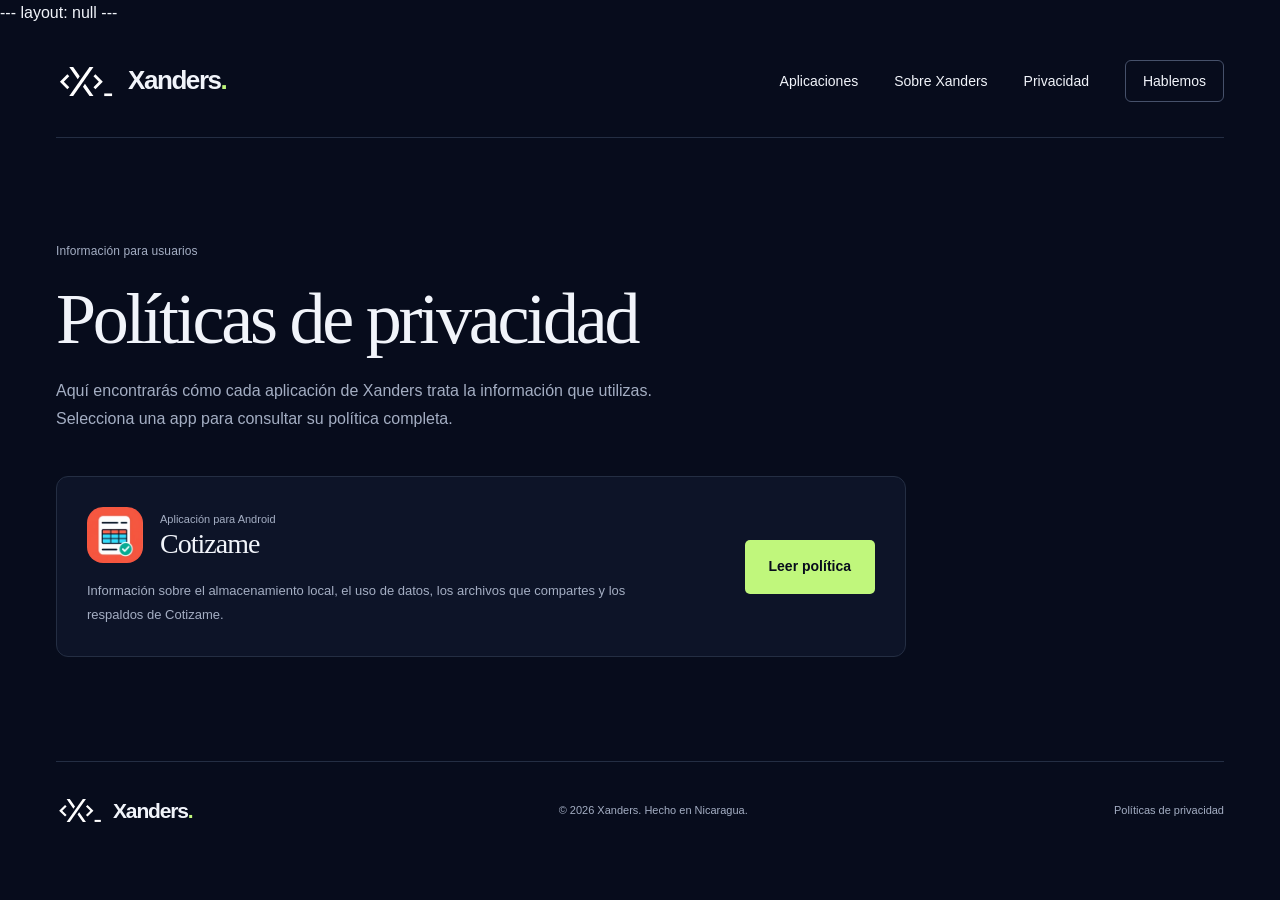
==== privacidad/index.html @ 9ebf33ad "Align Cotizame privacy page with Xanders design" ====
---
layout: null
---
<!doctype html>
<html lang="es">
  <head>
    <meta charset="utf-8">
    <meta name="viewport" content="width=device-width, initial-scale=1">
    <meta name="theme-color" content="#070c1c">
    <meta name="description" content="Consulta las políticas de privacidad de las aplicaciones de Xanders.">
    <link rel="canonical" href="https://xanders.me/privacidad/">
    <link rel="icon" href="/assets/xanders/favicon.svg" type="image/svg+xml">
    <link rel="stylesheet" href="/assets/xanders/site.css?v=4">
    <title>Políticas de privacidad — Xanders</title>
  </head>
  <body id="inicio">
    <a class="skip-link" href="#contenido">Saltar al contenido</a>

    <header class="site-header wrap">
      <a class="brand" href="/#inicio" aria-label="Xanders, inicio">
        <img src="/assets/xanders/logo.svg" width="60" height="37" alt="">
        <span>Xanders<span class="brand-dot">.</span></span>
      </a>
      <nav aria-label="Navegación principal">
        <a href="/#aplicaciones">Aplicaciones</a>
        <a href="/#nosotros">Sobre Xanders</a>
        <a href="/privacidad/" aria-current="page">Privacidad</a>
        <a class="nav-contact" href="/#contacto">Hablemos</a>
      </nav>
    </header>

    <main id="contenido" tabindex="-1">
      <section class="privacy-directory section wrap" aria-labelledby="privacy-title">
        <p class="eyebrow">Información para usuarios</p>
        <h1 id="privacy-title">Políticas de privacidad</h1>
        <p class="privacy-intro">Aquí encontrarás cómo cada aplicación de Xanders trata la información que utilizas. Selecciona una app para consultar su política completa.</p>

        <ul class="privacy-list" aria-label="Políticas disponibles">
          <li>
            <article class="privacy-card" aria-labelledby="cotizame-policy-title">
              <div>
                <div class="app-heading">
                  <img class="app-icon" src="/assets/xanders/cotizame-icon.webp" width="64" height="64" alt="" decoding="async">
                  <div>
                    <p class="app-platform">Aplicación para Android</p>
                    <h2 id="cotizame-policy-title">Cotizame</h2>
                  </div>
                </div>
                <p class="privacy-card-description">Información sobre el almacenamiento local, el uso de datos, los archivos que compartes y los respaldos de Cotizame.</p>
              </div>
              <a class="button button-primary" href="/cotizame/privacidad/">Leer política</a>
            </article>
          </li>
        </ul>
      </section>
    </main>

    <footer class="site-footer wrap">
      <a class="brand footer-brand" href="/#inicio" aria-label="Xanders, volver al inicio">
        <img src="/assets/xanders/logo.svg" width="48" height="30" alt="">
        <span>Xanders<span class="brand-dot">.</span></span>
      </a>
      <span class="footer-note">© 2026 Xanders. Hecho en Nicaragua.</span>
      <a class="footer-privacy" href="/privacidad/">Políticas de privacidad</a>
    </footer>
  </body>
</html>
---- assets/xanders/site.css ----
/* Xanders: midnight blue, warm white, and one lime interaction accent. */
:root {
  color-scheme: dark;
  --background: #070c1c;
  --surface: #0d1428;
  --text: #f1f4fa;
  --muted: #a4aec3;
  --accent: #c0f77c;
  --line: #242e43;
  --mono: "Cascadia Code", "SFMono-Regular", Consolas, monospace;
  --body-font: "Segoe UI", -apple-system, BlinkMacSystemFont, sans-serif;
  --display-font: Georgia, "Times New Roman", serif;
  font-family: var(--body-font);
  background: var(--background);
  color: var(--text);
  font-synthesis: none;
  text-rendering: optimizeLegibility;
  -webkit-font-smoothing: antialiased;
}

*, *::before, *::after { box-sizing: border-box; }
html { scroll-behavior: smooth; scroll-padding-top: 32px; }
body { margin: 0; line-height: 1.6; }
::selection { background: var(--accent); color: var(--background); }
img { display: block; max-width: 100%; height: auto; }
a { color: inherit; text-decoration: none; text-underline-offset: 5px; }
a:focus-visible { outline: 2px solid var(--accent); outline-offset: 7px; border-radius: 3px; }
main:focus { outline: none; }
h1, h2, h3, h4, p, figure { margin: 0; }
h1, h2, h3, h4 { font-weight: 600; }
h1, h2, h4 { font-family: var(--display-font); font-weight: 400; letter-spacing: -0.045em; line-height: 1.08; }
.wrap { width: min(1200px, calc(100% - 112px)); margin-inline: auto; }
.skip-link { position: absolute; left: 24px; top: -100px; z-index: 5; padding: 12px 20px; background: var(--accent); color: var(--background); font-weight: 600; }
.skip-link:focus { top: 12px; }
.site-header { min-height: 112px; display: flex; justify-content: space-between; align-items: center; gap: 24px; border-bottom: 1px solid var(--line); }
.brand { display: inline-flex; align-items: center; gap: 12px; font-size: 26px; font-weight: 650; letter-spacing: -0.055em; }
.brand-dot { color: var(--accent); }
.site-header nav { display: flex; align-items: center; gap: 36px; font-size: 14px; }
.site-header nav a { padding-block: 12px; }
.site-header nav a:hover { color: var(--accent); }
.site-header .nav-contact { border: 1px solid #46516a; border-radius: 6px; padding: 9px 17px; }
.nav-contact:hover { border-color: var(--accent); }
.hero { display: grid; grid-template-columns: 1.2fr 1fr; align-items: center; column-gap: 30px; padding-top: 94px; }
.eyebrow { font: 12px/1.6 var(--body-font); letter-spacing: 0.01em; color: var(--muted); }
h1 { font-size: clamp(52px, 5.7vw, 82px); margin: 27px 0 25px; }
.hero h1 { padding-left: 17px; border-left: 2px solid var(--accent); }
.hero-description { max-width: 430px; color: var(--muted); font-size: 17px; line-height: 1.8; }
.button { display: inline-flex; align-items: center; justify-content: center; min-height: 54px; padding: 13px 23px; border: 1px solid transparent; border-radius: 5px; font-size: 14px; font-weight: 650; transition: transform 180ms ease, background-color 180ms ease, box-shadow 180ms ease; }
.button-primary { background: var(--accent); color: var(--background); }
.button-primary:hover { background: #d1ffa0; transform: translateY(-2px); box-shadow: 0 5px 22px #c0f77c14; }
.button-primary:active { transform: translateY(0); }
.hero .button { margin-top: 30px; }
.hero-footnote { margin-top: 14px; font-size: 12px; color: var(--muted); }
.hero-art { position: relative; display: grid; place-items: center; align-self: stretch; min-height: 416px; isolation: isolate; }
.art-grid, .preview-grid { position: absolute; inset: 0; z-index: -1; background-image: linear-gradient(#8eacc00c 1px, transparent 1px), linear-gradient(90deg, #8eacc00c 1px, transparent 1px); background-size: 40px 40px; mask-image: radial-gradient(ellipse at center, #000 25%, transparent 72%); }
.logo-orbit { position: absolute; width: 82%; aspect-ratio: 1; border: 1px solid #a4aec313; border-radius: 50%; }
.logo-orbit::before, .logo-orbit::after { content: ""; position: absolute; inset: 10%; border: 1px dashed #a4aec315; border-radius: 50%; }
.logo-orbit::after { inset: -12%; border-style: solid; border-color: #a4aec30a; }
.hero-logo { width: 90%; position: relative; }
.art-caption { position: absolute; font: 11px/1.8 var(--body-font); letter-spacing: 0.01em; color: #929eb5; }
.art-caption-top { top: 8%; left: 8%; }
.art-caption-bottom { bottom: 5%; right: 7%; font-family: var(--mono); font-size: 10px; }
.art-caption-bottom span { color: var(--accent); margin-inline: 6px; }
.hero-baseline { grid-column: 1 / -1; margin-top: 82px; padding: 27px 0; border-block: 1px solid var(--line); display: flex; justify-content: space-between; align-items: center; gap: 20px; color: var(--muted); font-size: 11px; letter-spacing: 0.04em; }
.hero-baseline a { display: flex; align-items: center; gap: 40px; min-height: 24px; }
.hero-baseline a:hover { color: var(--text); }
.section { padding-block: 104px; }
.section-heading { display: flex; align-items: flex-end; justify-content: space-between; gap: 40px; margin-bottom: 46px; }
h2 { font-size: clamp(36px, 4vw, 54px); margin-top: 20px; }
.section-heading > p { color: var(--muted); font-size: 15px; padding-bottom: 5px; }
.app-card { display: grid; grid-template-columns: .9fr 1.1fr; border: 1px solid var(--line); border-radius: 16px; background: var(--surface); overflow: hidden; }
.app-copy { padding: 52px; }
.app-heading { display: flex; align-items: center; gap: 17px; }
.app-icon { border-radius: 16px; flex: 0 0 56px; width: 56px; height: 56px; }
.app-platform { font-size: 11px; color: var(--muted); }
h3 { font-size: 29px; letter-spacing: -0.035em; line-height: 1.3; }
.status { display: inline-flex; align-items: center; gap: 8px; color: var(--accent); background: #c0f77c09; border: 1px solid #c0f77c30; border-radius: 100px; margin-top: 30px; padding: 4px 11px; font: 12px/1.6 var(--body-font); }
.status > span { width: 5px; height: 5px; border-radius: 50%; background: currentColor; }
h4 { font-size: clamp(32px, 3.1vw, 43px); margin-block: 22px 18px; }
.app-description { color: var(--muted); font-size: 15px; line-height: 1.85; }
.app-features { padding: 0; margin: 28px 0; list-style: none; font-size: 13px; }
.app-features li { display: flex; gap: 13px; margin-block: 10px; }
.app-features li > span { flex: 0 0 8px; height: 2px; margin-top: .7em; background: var(--accent); }
.availability { border-top: 1px solid var(--line); padding-top: 23px; margin-bottom: 16px; font-size: 12px; color: var(--muted); line-height: 1.8; }
.text-link { display: inline-flex; align-items: center; gap: 28px; padding-block: 10px; color: var(--accent); font-size: 13px; }
.text-link:hover { text-decoration: underline; }
.app-preview { position: relative; isolation: isolate; display: flex; flex-direction: column; align-items: center; justify-content: center; gap: 22px; padding: 40px 30px; background: #111b30; border-left: 1px solid var(--line); }
.preview-grid { mask-image: linear-gradient(transparent, #000 30%, #000 60%, transparent); }
.phone-frame { width: min(260px, 100%); padding: 7px; background: #030714; border: 1px solid #455169; border-radius: 29px; box-shadow: 0 24px 60px #0005; }
.phone-frame img { width: 100%; border-radius: 22px; }
figcaption { font-size: 10px; line-height: 1.8; color: var(--muted); text-align: center; }
.about-section { display: grid; grid-template-columns: 1fr 1fr; gap: 90px; border-top: 1px solid var(--line); }
.code-signature { display: block; margin-top: 44px; color: #7d899f; font: 24px/1.4 var(--mono); letter-spacing: -0.06em; }
.about-statement { font-size: 24px; line-height: 1.4; font-weight: 500; letter-spacing: -0.03em; margin: 6px 0 25px; }
.about-copy > p + p { color: var(--muted); font-size: 15px; line-height: 1.9; }
.principles { margin-top: 30px; }
.principles > div { display: flex; gap: 25px; padding-block: 13px; border-bottom: 1px solid var(--line); font-size: 13px; }
.principle-marker { align-self: center; flex: 0 0 9px; height: 2px; background: var(--accent); }
.contact-section { padding-bottom: 85px; }
.contact-panel { position: relative; display: flex; justify-content: space-between; align-items: center; gap: 30px; padding: 57px 60px; border: 1px solid var(--line); border-radius: 12px; background: var(--surface); }
.contact-panel h2 { font-size: clamp(34px, 3.8vw, 50px); }
.contact-panel p:not(.eyebrow) { color: var(--muted); font-size: 14px; line-height: 1.8; margin-block: 25px; }
.contact-logo { width: 26%; opacity: 0.15; }
.contact-email { display: block; width: fit-content; margin-top: 19px; font-size: 12px; color: var(--muted); overflow-wrap: anywhere; }
.contact-email:hover { text-decoration: underline; color: var(--text); }
.site-footer { display: flex; align-items: center; justify-content: space-between; gap: 24px; padding-block: 28px 42px; border-top: 1px solid var(--line); }
.footer-brand { font-size: 21px; gap: 9px; }
.footer-note, .footer-privacy { font-size: 11px; color: var(--muted); }
.footer-privacy { padding-block: 12px; }
.footer-privacy:hover { color: var(--text); text-decoration: underline; }
.privacy-directory { min-height: 62vh; }
.privacy-directory h1 { max-width: 760px; margin: 20px 0 18px; font-size: clamp(42px, 5.7vw, 72px); }
.privacy-intro { max-width: 620px; color: var(--muted); font-size: 16px; line-height: 1.8; }
.privacy-list { display: grid; max-width: 850px; gap: 18px; padding: 0; margin: 42px 0 0; list-style: none; }
.privacy-card { display: flex; align-items: center; justify-content: space-between; gap: 32px; padding: 30px; border: 1px solid var(--line); border-radius: 12px; background: var(--surface); }
.privacy-card h2 { margin: 0; font-size: 28px; letter-spacing: -0.035em; }
.privacy-card-description { max-width: 540px; margin-top: 16px; color: var(--muted); font-size: 13px; line-height: 1.8; }
.privacy-card .button { flex: 0 0 auto; }
.policy-page h1 { max-width: 820px; margin: 14px 0 0; font-size: clamp(42px, 5.7vw, 72px); }
.policy-back-link { display: inline-flex; margin-bottom: 34px; color: var(--accent); font-size: 12px; }
.policy-back-link:hover { text-decoration: underline; }
.policy-summary { max-width: 780px; margin-top: 28px; padding: 20px 24px; border: 1px solid #c0f77c30; border-left: 3px solid var(--accent); border-radius: 0 8px 8px 0; background: linear-gradient(110deg, #c0f77c0b, transparent); color: var(--text); font-size: 15px; line-height: 1.85; }
.policy-document { max-width: 900px; margin-top: 58px; }
.policy-section { padding-block: 27px; border-top: 1px solid var(--line); }
.policy-section h2 { margin: 0 0 11px; color: var(--text); font-size: clamp(23px, 2.5vw, 30px); letter-spacing: -0.035em; }
.policy-section p { max-width: 850px; color: var(--muted); font-size: 14px; line-height: 1.9; }
.policy-section p + p { margin-top: 12px; }
.policy-section a { color: var(--accent); text-decoration: underline; text-underline-offset: 4px; }
.policy-updated { margin-top: 10px; padding-top: 22px; border-top: 1px solid var(--line); color: var(--muted); font-size: 12px; }

@keyframes mark-arrive {
  from { opacity: 0; transform: translateY(12px) scale(.96); }
  to { opacity: 1; transform: translateY(0) scale(1); }
}

@media (prefers-reduced-motion: no-preference) {
  .hero-copy > .eyebrow,
  .hero-copy > h1,
  .hero-copy > .hero-description,
  .hero-copy > .button,
  .hero-copy > .hero-footnote {
    animation: hero-copy-arrive 650ms cubic-bezier(.2, .75, .25, 1) both;
  }

  .hero-copy > h1 { animation-delay: 80ms; }
  .hero-copy > .hero-description { animation-delay: 160ms; }
  .hero-copy > .button { animation-delay: 240ms; }
  .hero-copy > .hero-footnote { animation-delay: 320ms; }

  .hero-logo { animation: mark-arrive 850ms cubic-bezier(.16, 1, .3, 1) both; }
}

@keyframes hero-copy-arrive {
  from { opacity: 0; transform: translateY(10px); }
  to { opacity: 1; transform: translateY(0); }
}

@media (min-width: 1600px) { .hero { padding-top: 110px; } }
@media (max-width: 1100px) {
  .wrap { width: calc(100% - 72px); }
  .hero { gap: 24px; padding-top: 70px; }
  .hero-art { min-height: 350px; }
  .app-copy { padding: 36px; }
  .about-section { gap: 48px; }
  .contact-panel { padding: 45px; }
}

@media (max-width: 800px) {
  .wrap { width: calc(100% - 48px); }
  .site-header { min-height: 95px; }
  .site-header nav { gap: 20px; font-size: 12px; }
  .brand { font-size: 23px; gap: 8px; }
  .brand img { width: 47px; }
  .site-header .nav-contact { padding: 9px 12px; }
  .hero { grid-template-columns: 1.25fr 1fr; padding-top: 60px; gap: 15px; }
  h1 { font-size: 49px; }
  .hero-art { min-height: 320px; }
  .art-caption { font-size: 8px; }
  .hero-description { font-size: 15px; }
  .hero-baseline { margin-top: 55px; }
  .section { padding-block: 75px; }
  .section-heading { gap: 26px; }
  .section-heading > p { max-width: 215px; font-size: 13px; }
  .app-card { grid-template-columns: 1.1fr 1fr; }
  .app-copy { padding: 30px 24px; }
  .app-heading { gap: 12px; }
  .app-platform { font-size: 10px; }
  .app-icon { flex-basis: 43px; width: 43px; height: 43px; border-radius: 11px; }
  .app-description { font-size: 14px; }
  .app-features { font-size: 12px; }
  .app-preview { padding: 30px 22px; }
  .about-section { gap: 35px; }
  .about-statement { font-size: 21px; }
  .about-copy > p + p { font-size: 14px; }
  .contact-panel { padding: 38px; }
  .contact-logo { width: 22%; }
  .site-footer { flex-wrap: wrap; }
  .footer-note { flex: 1; text-align: right; }
  .footer-privacy { margin-left: auto; }
}

@media (max-width: 600px) {
  .wrap { width: calc(100% - 40px); }
  .site-header { flex-wrap: wrap; justify-content: center; padding-block: 22px 14px; gap: 16px; }
  .site-header .brand { margin-right: auto; }
  .site-header nav { width: 100%; justify-content: space-between; gap: 0; font-size: 12px; }
  .site-header nav a { min-height: 44px; display: inline-flex; align-items: center; }
  .site-header .nav-contact { padding: 8px; }
  .hero { grid-template-columns: 1fr; padding-top: 47px; gap: 0; }
  .eyebrow { font-size: 10px; gap: 10px; }
  h1 { font-size: clamp(43px, 9.8vw, 59px); margin-block: 22px; }
  .hero-description { font-size: 15px; max-width: 340px; }
  .hero .button { margin-top: 26px; }
  .hero-art { min-height: 0; aspect-ratio: 1.5; width: min(100%, 400px); margin: 43px auto 0; }
  .hero-logo { width: 70%; }
  .logo-orbit { width: 60%; }
  .art-caption { font-size: 9px; }
  .art-caption-top { top: 1%; left: 8%; }
  .art-caption-bottom { bottom: 0; right: 8%; }
  .hero-baseline { margin-top: 40px; padding-block: 20px; font-size: 10px; align-items: start; }
  .hero-baseline > span { max-width: 150px; }
  .hero-baseline a { gap: 12px; }
  .section { padding-block: 60px; }
  h2 { font-size: clamp(33px, 8vw, 42px); }
  .section-heading { display: block; margin-bottom: 28px; }
  .section-heading > p { max-width: 330px; margin-top: 22px; font-size: 14px; }
  .desktop-break { display: none; }
  .app-card { grid-template-columns: 1fr; }
  .app-copy { padding: 29px 24px; }
  .app-icon { width: 50px; height: 50px; flex-basis: 50px; }
  .app-platform { font-size: 10px; }
  h4 { font-size: 36px; }
  .app-features { font-size: 12px; }
  .app-preview { border-left: 0; border-top: 1px solid var(--line); padding: 28px 28px 25px; }
  .phone-frame { width: 237px; }
  .about-section { grid-template-columns: 1fr; gap: 30px; }
  .code-signature { display: none; }
  .about-statement { font-size: 23px; }
  .contact-section { padding-bottom: 48px; }
  .contact-panel { padding: 30px 23px; }
  .contact-panel h2 { font-size: clamp(29px, 7.2vw, 42px); }
  .contact-logo { display: none; }
  .contact-email { font-size: 11px; }
  .site-footer { gap: 20px; padding-block: 25px 30px; }
  .footer-note { text-align: left; flex-basis: 100%; order: 3; font-size: 10px; }
  .footer-privacy { font-size: 10px; }
  .footer-brand { font-size: 20px; }
  .footer-brand img { width: 38px; }
  .privacy-directory { min-height: 58vh; }
  .privacy-intro { font-size: 14px; }
  .privacy-list { margin-top: 30px; }
  .privacy-card { align-items: flex-start; flex-direction: column; gap: 22px; padding: 24px 20px; }
  .privacy-card .button { width: 100%; }
  .policy-page.section { padding-block: 48px 60px; }
  .policy-page h1 { font-size: clamp(38px, 9vw, 56px); }
  .policy-back-link { margin-bottom: 28px; }
  .policy-summary { margin-top: 22px; padding: 17px 18px; font-size: 14px; }
  .policy-document { margin-top: 42px; }
  .policy-section { padding-block: 22px; }
  .policy-section h2 { font-size: 24px; }
  .policy-section p { font-size: 13px; }
}

@media (max-width: 360px) {
  .wrap { width: calc(100% - 32px); }
  .app-copy { padding-inline: 19px; }
  .contact-panel { padding-inline: 20px; }
  .site-footer { gap: 12px; }
}

@media (prefers-reduced-motion: reduce) {
  html { scroll-behavior: auto; }
  *, *::before, *::after { animation: none !important; transition: none !important; }
  .button:hover { transform: none; }
}
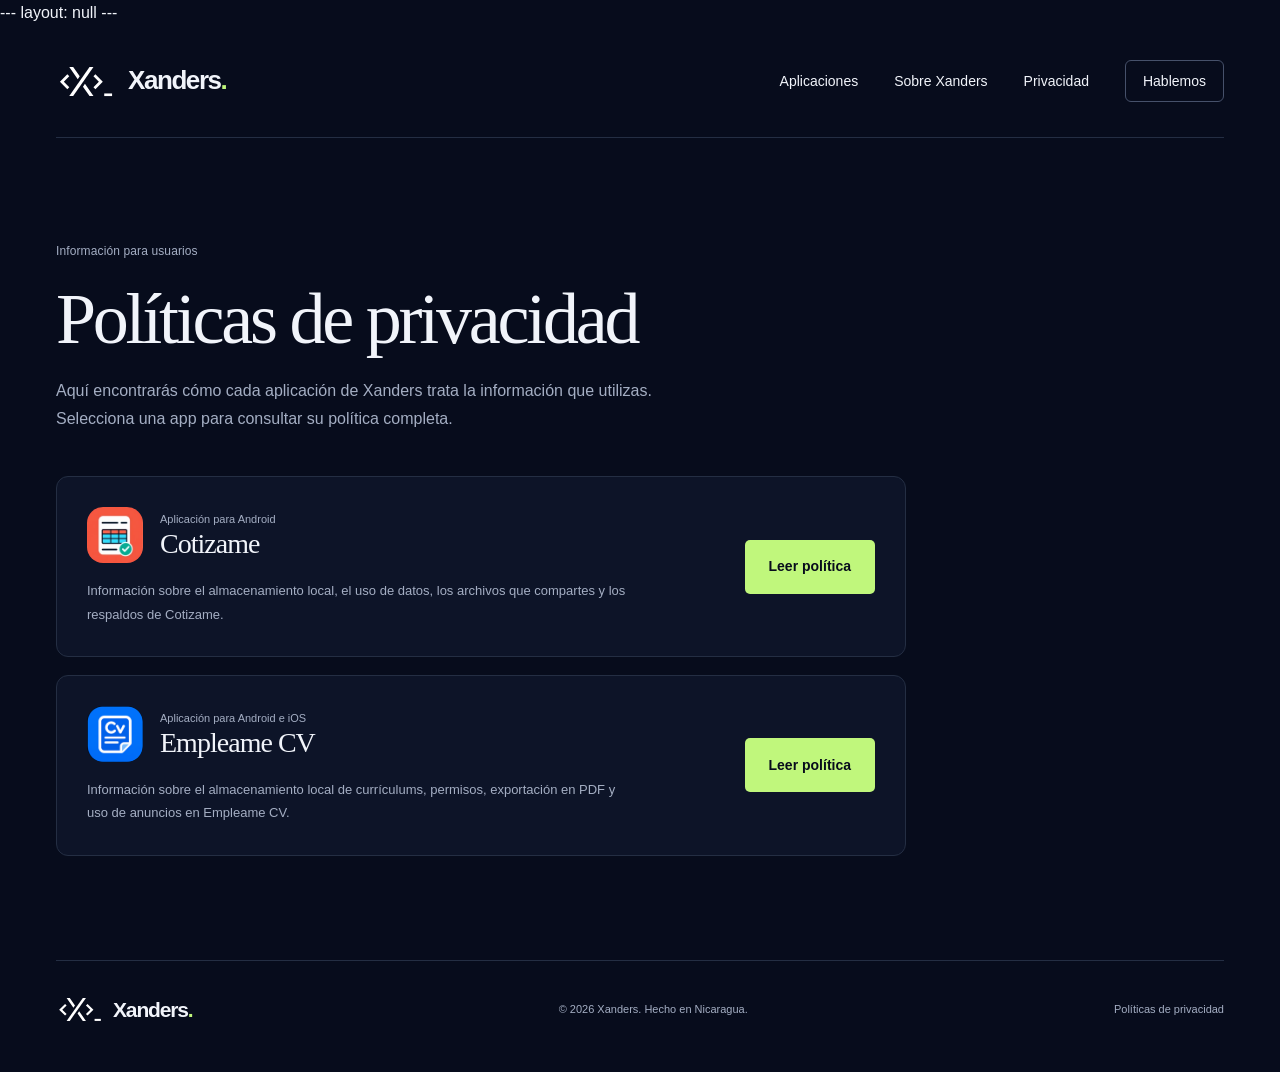
==== commit b50c6d18: "Agrega política de privacidad de Empleame CV" ====
--- a/privacidad/index.html
+++ b/privacidad/index.html
@@ -10,7 +10,7 @@
     <meta name="description" content="Consulta las políticas de privacidad de las aplicaciones de Xanders.">
     <link rel="canonical" href="https://xanders.me/privacidad/">
     <link rel="icon" href="/assets/xanders/favicon.svg" type="image/svg+xml">
-    <link rel="stylesheet" href="/assets/xanders/site.css?v=4">
+    <link rel="stylesheet" href="/assets/xanders/site.css?v=7">
     <title>Políticas de privacidad — Xanders</title>
   </head>
   <body id="inicio">
@@ -51,6 +51,21 @@
               <a class="button button-primary" href="/cotizame/privacidad/">Leer política</a>
             </article>
           </li>
+          <li>
+            <article class="privacy-card" aria-labelledby="empleame-policy-title">
+              <div>
+                <div class="app-heading">
+                  <img class="app-icon" src="/assets/xanders/empleame-icon.png" width="64" height="64" alt="" decoding="async">
+                  <div>
+                    <p class="app-platform">Aplicación para Android e iOS</p>
+                    <h2 id="empleame-policy-title">Empleame CV</h2>
+                  </div>
+                </div>
+                <p class="privacy-card-description">Información sobre el almacenamiento local de currículums, permisos, exportación en PDF y uso de anuncios en Empleame CV.</p>
+              </div>
+              <a class="button button-primary" href="/empleame/privacidad/">Leer política</a>
+            </article>
+          </li>
         </ul>
       </section>
     </main>
--- a/assets/xanders/site.css
+++ b/assets/xanders/site.css
@@ -103,6 +103,11 @@
 .contact-logo { width: 26%; opacity: 0.15; }
 .contact-email { display: block; width: fit-content; margin-top: 19px; font-size: 12px; color: var(--muted); overflow-wrap: anywhere; }
 .contact-email:hover { text-decoration: underline; color: var(--text); }
+.contact-socials { display: flex; flex-wrap: wrap; gap: 8px 20px; margin-top: 10px; }
+.contact-social-link { display: inline-flex; align-items: center; gap: 8px; min-height: 32px; color: var(--accent); font-size: 12px; }
+.contact-social-link:hover { color: var(--text); text-decoration: underline; }
+.contact-social-icon { flex: 0 0 17px; width: 17px; height: 17px; }
+.contact-social-link .social-arrow { font-size: 10px; }
 .site-footer { display: flex; align-items: center; justify-content: space-between; gap: 24px; padding-block: 28px 42px; border-top: 1px solid var(--line); }
 .footer-brand { font-size: 21px; gap: 9px; }
 .footer-note, .footer-privacy { font-size: 11px; color: var(--muted); }
@@ -127,6 +132,14 @@
 .policy-section p + p { margin-top: 12px; }
 .policy-section a { color: var(--accent); text-decoration: underline; text-underline-offset: 4px; }
 .policy-updated { margin-top: 10px; padding-top: 22px; border-top: 1px solid var(--line); color: var(--muted); font-size: 12px; }
+.typing { position: relative; padding-right: 0.12em; }
+.typed-line { position: relative; display: block; min-height: 1.08em; }
+
+.typed-character { display: inline-block; opacity: 0; animation: character-type 1ms both; }
+.console-caret { display: inline-block; width: 0.06em; height: 0.88em; margin-left: 0.02em; background: var(--accent); vertical-align: -0.1em; animation: caret-blink 700ms steps(1, end) infinite; }
+.console-caret.typing-finished { opacity: 0; animation: none; }
+@keyframes character-type { to { opacity: 1; } }
+@keyframes caret-blink { 0%, 49% { opacity: 1; } 50%, 100% { opacity: 0; } }
 
 @keyframes mark-arrive {
   from { opacity: 0; transform: translateY(12px) scale(.96); }
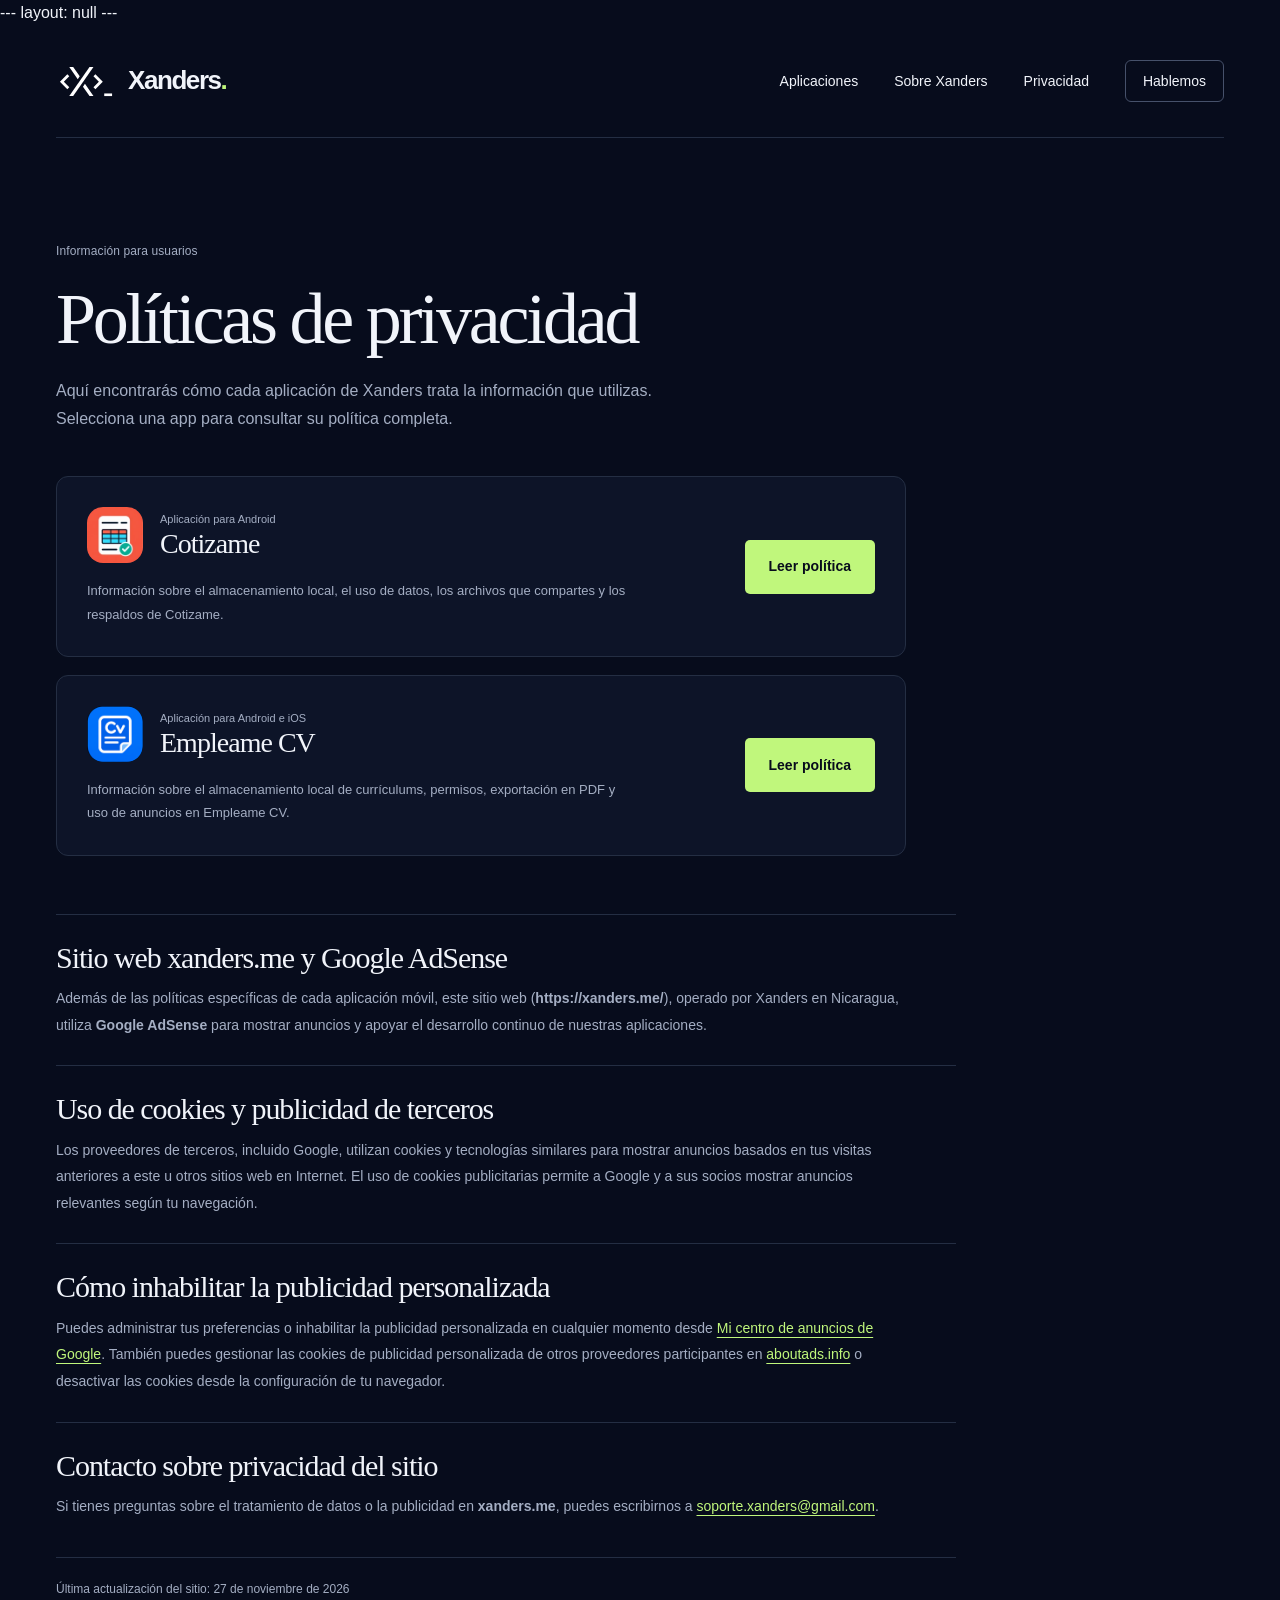
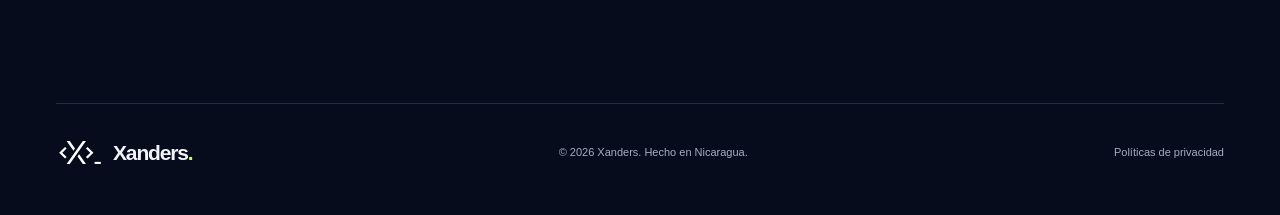
==== commit db015e4a: "Agrega ads.txt y declaración de AdSense en privacidad" ====
--- a/privacidad/index.html
+++ b/privacidad/index.html
@@ -10,7 +10,7 @@
     <meta name="description" content="Consulta las políticas de privacidad de las aplicaciones de Xanders.">
     <link rel="canonical" href="https://xanders.me/privacidad/">
     <link rel="icon" href="/assets/xanders/favicon.svg" type="image/svg+xml">
-    <link rel="stylesheet" href="/assets/xanders/site.css?v=7">
+    <link rel="stylesheet" href="/assets/xanders/site.css?v=8">
     <title>Políticas de privacidad — Xanders</title>
   </head>
   <body id="inicio">
@@ -67,6 +67,30 @@
             </article>
           </li>
         </ul>
+
+        <div class="policy-document" aria-labelledby="site-privacy-title">
+          <section class="policy-section" aria-labelledby="site-privacy-title">
+            <h2 id="site-privacy-title">Sitio web xanders.me y Google AdSense</h2>
+            <p>Además de las políticas específicas de cada aplicación móvil, este sitio web (<strong>https://xanders.me/</strong>), operado por Xanders en Nicaragua, utiliza <strong>Google AdSense</strong> para mostrar anuncios y apoyar el desarrollo continuo de nuestras aplicaciones.</p>
+          </section>
+
+          <section class="policy-section" aria-labelledby="site-cookies-title">
+            <h2 id="site-cookies-title">Uso de cookies y publicidad de terceros</h2>
+            <p>Los proveedores de terceros, incluido Google, utilizan cookies y tecnologías similares para mostrar anuncios basados en tus visitas anteriores a este u otros sitios web en Internet. El uso de cookies publicitarias permite a Google y a sus socios mostrar anuncios relevantes según tu navegación.</p>
+          </section>
+
+          <section class="policy-section" aria-labelledby="site-optout-title">
+            <h2 id="site-optout-title">Cómo inhabilitar la publicidad personalizada</h2>
+            <p>Puedes administrar tus preferencias o inhabilitar la publicidad personalizada en cualquier momento desde <a href="https://myadcenter.google.com/" target="_blank" rel="noopener noreferrer">Mi centro de anuncios de Google</a>. También puedes gestionar las cookies de publicidad personalizada de otros proveedores participantes en <a href="https://www.aboutads.info/" target="_blank" rel="noopener noreferrer">aboutads.info</a> o desactivar las cookies desde la configuración de tu navegador.</p>
+          </section>
+
+          <section class="policy-section" aria-labelledby="site-contact-title">
+            <h2 id="site-contact-title">Contacto sobre privacidad del sitio</h2>
+            <p>Si tienes preguntas sobre el tratamiento de datos o la publicidad en <strong>xanders.me</strong>, puedes escribirnos a <a href="mailto:soporte.xanders@gmail.com">soporte.xanders@gmail.com</a>.</p>
+          </section>
+
+          <p class="policy-updated">Última actualización del sitio: 27 de noviembre de 2026</p>
+        </div>
       </section>
     </main>
 
--- a/assets/xanders/site.css
+++ b/assets/xanders/site.css
@@ -68,6 +68,44 @@
 .section-heading { display: flex; align-items: flex-end; justify-content: space-between; gap: 40px; margin-bottom: 46px; }
 h2 { font-size: clamp(36px, 4vw, 54px); margin-top: 20px; }
 .section-heading > p { color: var(--muted); font-size: 15px; padding-bottom: 5px; }
+.apps-carousel { display: flex; flex-direction: column; gap: 22px; width: 100%; min-width: 0; }
+.carousel-toolbar { display: flex; align-items: center; justify-content: space-between; gap: 14px 16px; flex-wrap: wrap; }
+.carousel-tabs { display: inline-flex; gap: 10px; flex-wrap: wrap; min-width: 0; }
+.carousel-tab { display: inline-flex; align-items: center; gap: 10px; min-height: 44px; padding: 8px 16px; border: 1px solid var(--line); border-radius: 999px; background: var(--surface); color: var(--muted); font: 600 13px/1.2 var(--body-font); cursor: pointer; transition: border-color 180ms ease, color 180ms ease, background-color 180ms ease; }
+.carousel-tab img { width: 22px; height: 22px; border-radius: 6px; flex: 0 0 22px; }
+.carousel-tab:hover { border-color: #46516a; color: var(--text); }
+.carousel-tab.is-active { border-color: #c0f77c55; background: #c0f77c12; color: var(--accent); }
+.carousel-tab:focus-visible, .carousel-arrow:focus-visible { outline: 2px solid var(--accent); outline-offset: 4px; }
+.carousel-arrows { display: inline-flex; align-items: center; gap: 10px; flex: 0 0 auto; }
+.carousel-arrow { display: inline-flex; align-items: center; justify-content: center; width: 40px; height: 40px; border: 1px solid var(--line); border-radius: 50%; background: var(--surface); color: var(--text); font-size: 16px; cursor: pointer; transition: border-color 180ms ease, color 180ms ease; }
+.carousel-arrow:hover { border-color: var(--accent); color: var(--accent); }
+.carousel-counter { min-width: 42px; text-align: center; font: 12px/1 var(--mono); color: var(--muted); }
+.apps-viewport { width: 100%; min-width: 0; }
+.apps-track { display: grid; gap: 28px; width: 100%; min-width: 0; }
+.apps-carousel.is-carousel-ready .apps-viewport { overflow: hidden; border-radius: 16px; }
+.apps-carousel.is-carousel-ready .apps-track { display: flex; gap: 0; align-items: stretch; transition: transform 380ms cubic-bezier(.22, 1, .36, 1); }
+.apps-carousel.is-carousel-ready .app-card { flex: 0 0 100%; width: 100%; min-width: 0; }
+@media (prefers-reduced-motion: reduce) {
+  .apps-carousel.is-carousel-ready .apps-track { transition: none; }
+}
+.phone-screen-mockup { position: relative; display: flex; flex-direction: column; gap: 12px; width: 100%; aspect-ratio: 9 / 19.5; padding: 14px 12px; border-radius: 22px; background: linear-gradient(180deg, #101932 0%, #0a1124 100%); color: var(--text); overflow: hidden; text-align: left; }
+.mockup-statusbar { display: flex; justify-content: space-between; align-items: center; font: 600 9px/1 var(--body-font); color: var(--muted); padding-inline: 2px; }
+.mockup-pill { width: 34px; height: 6px; border-radius: 999px; background: #222e4b; }
+.mockup-appbar { display: flex; justify-content: space-between; align-items: center; font: 650 13px/1.2 var(--body-font); padding-block: 4px 2px; }
+.mockup-badge { padding: 3px 7px; border-radius: 999px; background: #c0f77c18; border: 1px solid #c0f77c40; color: var(--accent); font: 600 9px/1 var(--mono); }
+.mockup-card { padding: 12px; border-radius: 12px; background: #162241; border: 1px solid #2b395c; display: flex; flex-direction: column; gap: 10px; }
+.mockup-card.muted { opacity: 0.72; }
+.mockup-cv-header { display: flex; align-items: center; gap: 9px; }
+.mockup-cv-header strong { display: block; font-size: 11px; line-height: 1.25; }
+.mockup-cv-header span { display: block; font-size: 9px; color: var(--muted); }
+.mockup-avatar { display: grid; place-items: center; width: 28px; height: 28px; border-radius: 50%; background: var(--accent); color: var(--background); font: 700 10px/1 var(--body-font); flex: 0 0 28px; }
+.mockup-avatar.alt { background: #2c3b61; color: var(--text); }
+.mockup-lines { display: flex; flex-direction: column; gap: 5px; }
+.mockup-lines span { display: block; height: 5px; border-radius: 999px; background: #2b3a60; }
+.mockup-lines span.short { width: 64%; }
+.mockup-chips { display: flex; gap: 6px; }
+.mockup-chips span { padding: 3px 7px; border-radius: 6px; background: #0d152a; color: var(--muted); font-size: 8px; }
+.mockup-fab { position: absolute; right: 14px; bottom: 14px; width: 34px; height: 34px; border-radius: 11px; background: var(--accent); color: var(--background); display: grid; place-items: center; font: 700 18px/1 var(--body-font); box-shadow: 0 8px 18px #0006; }
 .app-card { display: grid; grid-template-columns: .9fr 1.1fr; border: 1px solid var(--line); border-radius: 16px; background: var(--surface); overflow: hidden; }
 .app-copy { padding: 52px; }
 .app-heading { display: flex; align-items: center; gap: 17px; }
@@ -239,6 +277,10 @@
   .section-heading > p { max-width: 330px; margin-top: 22px; font-size: 14px; }
   .desktop-break { display: none; }
   .app-card { grid-template-columns: 1fr; }
+  .carousel-toolbar { gap: 12px; }
+  .carousel-tabs { width: 100%; display: grid; grid-template-columns: 1fr 1fr; gap: 8px; }
+  .carousel-tab { justify-content: center; padding: 8px 10px; font-size: 12px; gap: 8px; }
+  .carousel-arrows { width: 100%; justify-content: space-between; }
   .app-copy { padding: 29px 24px; }
   .app-icon { width: 50px; height: 50px; flex-basis: 50px; }
   .app-platform { font-size: 10px; }
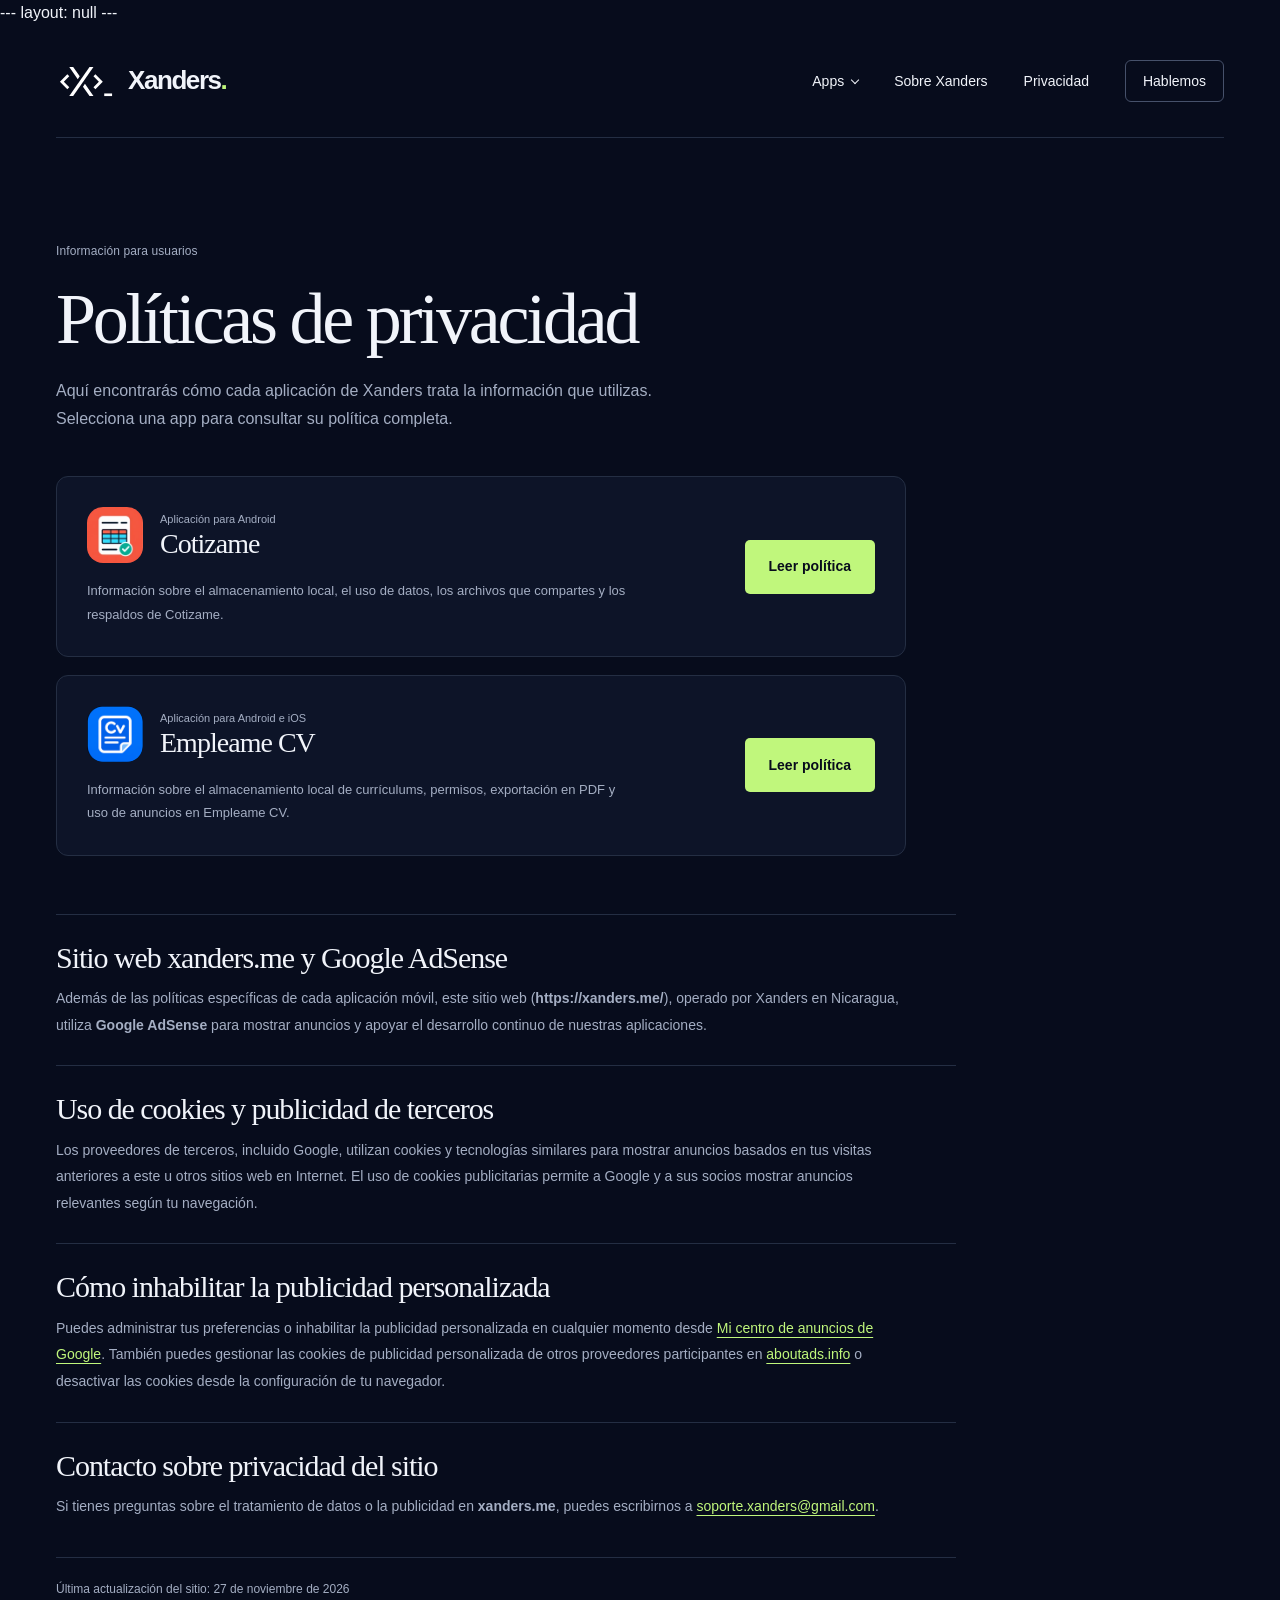
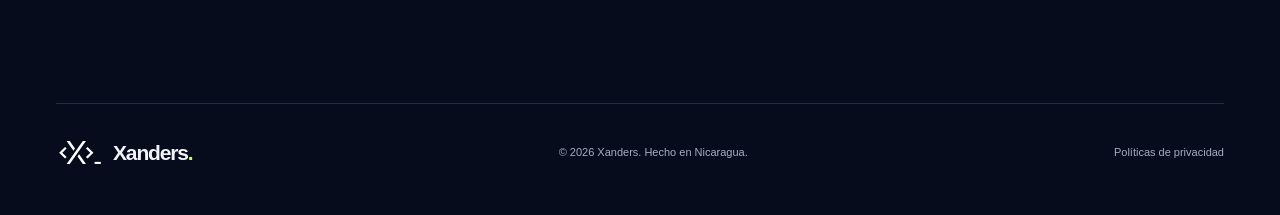
==== commit 6074ef8a: "Add Cotizame app hub and Apps menu" ====
--- a/privacidad/index.html
+++ b/privacidad/index.html
@@ -10,7 +10,7 @@
     <meta name="description" content="Consulta las políticas de privacidad de las aplicaciones de Xanders.">
     <link rel="canonical" href="https://xanders.me/privacidad/">
     <link rel="icon" href="/assets/xanders/favicon.svg" type="image/svg+xml">
-    <link rel="stylesheet" href="/assets/xanders/site.css?v=8">
+    <link rel="stylesheet" href="/assets/xanders/site.css?v=9">
     <title>Políticas de privacidad — Xanders</title>
   </head>
   <body id="inicio">
@@ -22,7 +22,13 @@
         <span>Xanders<span class="brand-dot">.</span></span>
       </a>
       <nav aria-label="Navegación principal">
-        <a href="/#aplicaciones">Aplicaciones</a>
+        <details class="nav-dropdown">
+          <summary>Apps</summary>
+          <div class="nav-dropdown-menu">
+            <a href="/#aplicaciones">Todas las apps</a>
+            <a href="/apps/cotizame/">Cotizame</a>
+          </div>
+        </details>
         <a href="/#nosotros">Sobre Xanders</a>
         <a href="/privacidad/" aria-current="page">Privacidad</a>
         <a class="nav-contact" href="/#contacto">Hablemos</a>
--- a/assets/xanders/site.css
+++ b/assets/xanders/site.css
@@ -38,6 +38,16 @@
 .site-header nav { display: flex; align-items: center; gap: 36px; font-size: 14px; }
 .site-header nav a { padding-block: 12px; }
 .site-header nav a:hover { color: var(--accent); }
+.site-header nav .nav-dropdown { position: relative; }
+.site-header nav .nav-dropdown > summary { display: flex; align-items: center; gap: 8px; padding-block: 12px; list-style: none; cursor: pointer; }
+.site-header nav .nav-dropdown > summary::-webkit-details-marker { display: none; }
+.site-header nav .nav-dropdown > summary::after { content: ""; width: 6px; height: 6px; margin-top: -3px; border-right: 1px solid currentColor; border-bottom: 1px solid currentColor; transform: rotate(45deg); transition: transform 160ms ease, margin 160ms ease; }
+.site-header nav .nav-dropdown[open] > summary::after { margin-top: 3px; transform: rotate(225deg); }
+.site-header nav .nav-dropdown > summary:hover { color: var(--accent); }
+.site-header nav .nav-dropdown > summary:focus-visible { outline: 2px solid var(--accent); outline-offset: 4px; border-radius: 3px; }
+.nav-dropdown-menu { position: absolute; top: calc(100% - 2px); left: -14px; z-index: 10; display: grid; min-width: 180px; padding: 7px; border: 1px solid var(--line); border-radius: 8px; background: var(--surface); box-shadow: 0 14px 32px #0005; }
+.nav-dropdown-menu a { display: flex; align-items: center; min-height: 42px; padding: 10px 12px !important; border-radius: 5px; white-space: nowrap; }
+.nav-dropdown-menu a:hover { background: #c0f77c12; color: var(--accent); }
 .site-header .nav-contact { border: 1px solid #46516a; border-radius: 6px; padding: 9px 17px; }
 .nav-contact:hover { border-color: var(--accent); }
 .hero { display: grid; grid-template-columns: 1.2fr 1fr; align-items: center; column-gap: 30px; padding-top: 94px; }
@@ -170,6 +180,24 @@
 .policy-section p + p { margin-top: 12px; }
 .policy-section a { color: var(--accent); text-decoration: underline; text-underline-offset: 4px; }
 .policy-updated { margin-top: 10px; padding-top: 22px; border-top: 1px solid var(--line); color: var(--muted); font-size: 12px; }
+.cotizame-hub { padding-top: 78px; }
+.app-hub-header { padding-bottom: 46px; border-bottom: 1px solid var(--line); }
+.app-hub-heading { display: flex; align-items: center; gap: 22px; }
+.app-hub-icon { flex: 0 0 76px; width: 76px; height: 76px; border-radius: 20px; }
+.app-hub-header h1 { margin: 10px 0 15px; font-size: clamp(42px, 5.7vw, 72px); }
+.app-hub-description { max-width: 700px; color: var(--muted); font-size: 16px; line-height: 1.8; }
+.app-hub-header .status { margin-top: 22px; }
+.app-hub-shortcuts { display: flex; flex-wrap: wrap; gap: 10px; margin-top: 30px; }
+.app-hub-shortcuts a { display: inline-flex; align-items: center; min-height: 42px; padding: 9px 14px; border: 1px solid var(--line); border-radius: 6px; color: var(--text); font-size: 12px; }
+.app-hub-shortcuts a:hover { border-color: var(--accent); color: var(--accent); }
+.app-resource { display: grid; grid-template-columns: .7fr 1fr; gap: 48px; align-items: start; padding-block: 38px; border-bottom: 1px solid var(--line); }
+.app-resource h2 { margin-top: 10px; font-size: clamp(28px, 3vw, 38px); }
+.app-resource-description { max-width: 420px; margin-top: 12px; color: var(--muted); font-size: 13px; line-height: 1.8; }
+.app-resource-placeholder { padding: 22px 24px; border: 1px solid var(--line); border-radius: 10px; background: var(--surface); }
+.app-resource-placeholder .eyebrow { margin-bottom: 8px; color: var(--accent); }
+.app-resource-placeholder p:last-child { color: var(--muted); font-size: 13px; line-height: 1.8; }
+.app-hub-privacy { display: inline-flex; margin-top: 30px; color: var(--accent); font-size: 13px; text-underline-offset: 4px; }
+.app-hub-privacy:hover { text-decoration: underline; }
 .typing { position: relative; padding-right: 0.12em; }
 .typed-line { position: relative; display: block; min-height: 1.08em; }
 
@@ -223,6 +251,7 @@
   .brand { font-size: 23px; gap: 8px; }
   .brand img { width: 47px; }
   .site-header .nav-contact { padding: 9px 12px; }
+  .nav-dropdown-menu { left: -8px; }
   .hero { grid-template-columns: 1.25fr 1fr; padding-top: 60px; gap: 15px; }
   h1 { font-size: 49px; }
   .hero-art { min-height: 320px; }
@@ -256,7 +285,9 @@
   .site-header .brand { margin-right: auto; }
   .site-header nav { width: 100%; justify-content: space-between; gap: 0; font-size: 12px; }
   .site-header nav a { min-height: 44px; display: inline-flex; align-items: center; }
+  .site-header nav .nav-dropdown > summary { min-height: 44px; padding-block: 0; }
   .site-header .nav-contact { padding: 8px; }
+  .nav-dropdown-menu { top: 100%; left: 0; }
   .hero { grid-template-columns: 1fr; padding-top: 47px; gap: 0; }
   .eyebrow { font-size: 10px; gap: 10px; }
   h1 { font-size: clamp(43px, 9.8vw, 59px); margin-block: 22px; }
@@ -314,6 +345,17 @@
   .policy-section { padding-block: 22px; }
   .policy-section h2 { font-size: 24px; }
   .policy-section p { font-size: 13px; }
+  .cotizame-hub.section { padding-block: 48px 60px; }
+  .app-hub-header { padding-bottom: 32px; }
+  .app-hub-heading { align-items: flex-start; gap: 14px; }
+  .app-hub-icon { flex-basis: 56px; width: 56px; height: 56px; border-radius: 14px; }
+  .app-hub-header h1 { margin-block: 4px 12px; font-size: clamp(38px, 9vw, 56px); }
+  .app-hub-description { font-size: 14px; }
+  .app-hub-shortcuts { gap: 8px; margin-top: 24px; }
+  .app-hub-shortcuts a { padding-inline: 10px; font-size: 11px; }
+  .app-resource { grid-template-columns: 1fr; gap: 18px; padding-block: 28px; }
+  .app-resource h2 { font-size: 30px; }
+  .app-resource-placeholder { padding: 18px; }
 }
 
 @media (max-width: 360px) {
